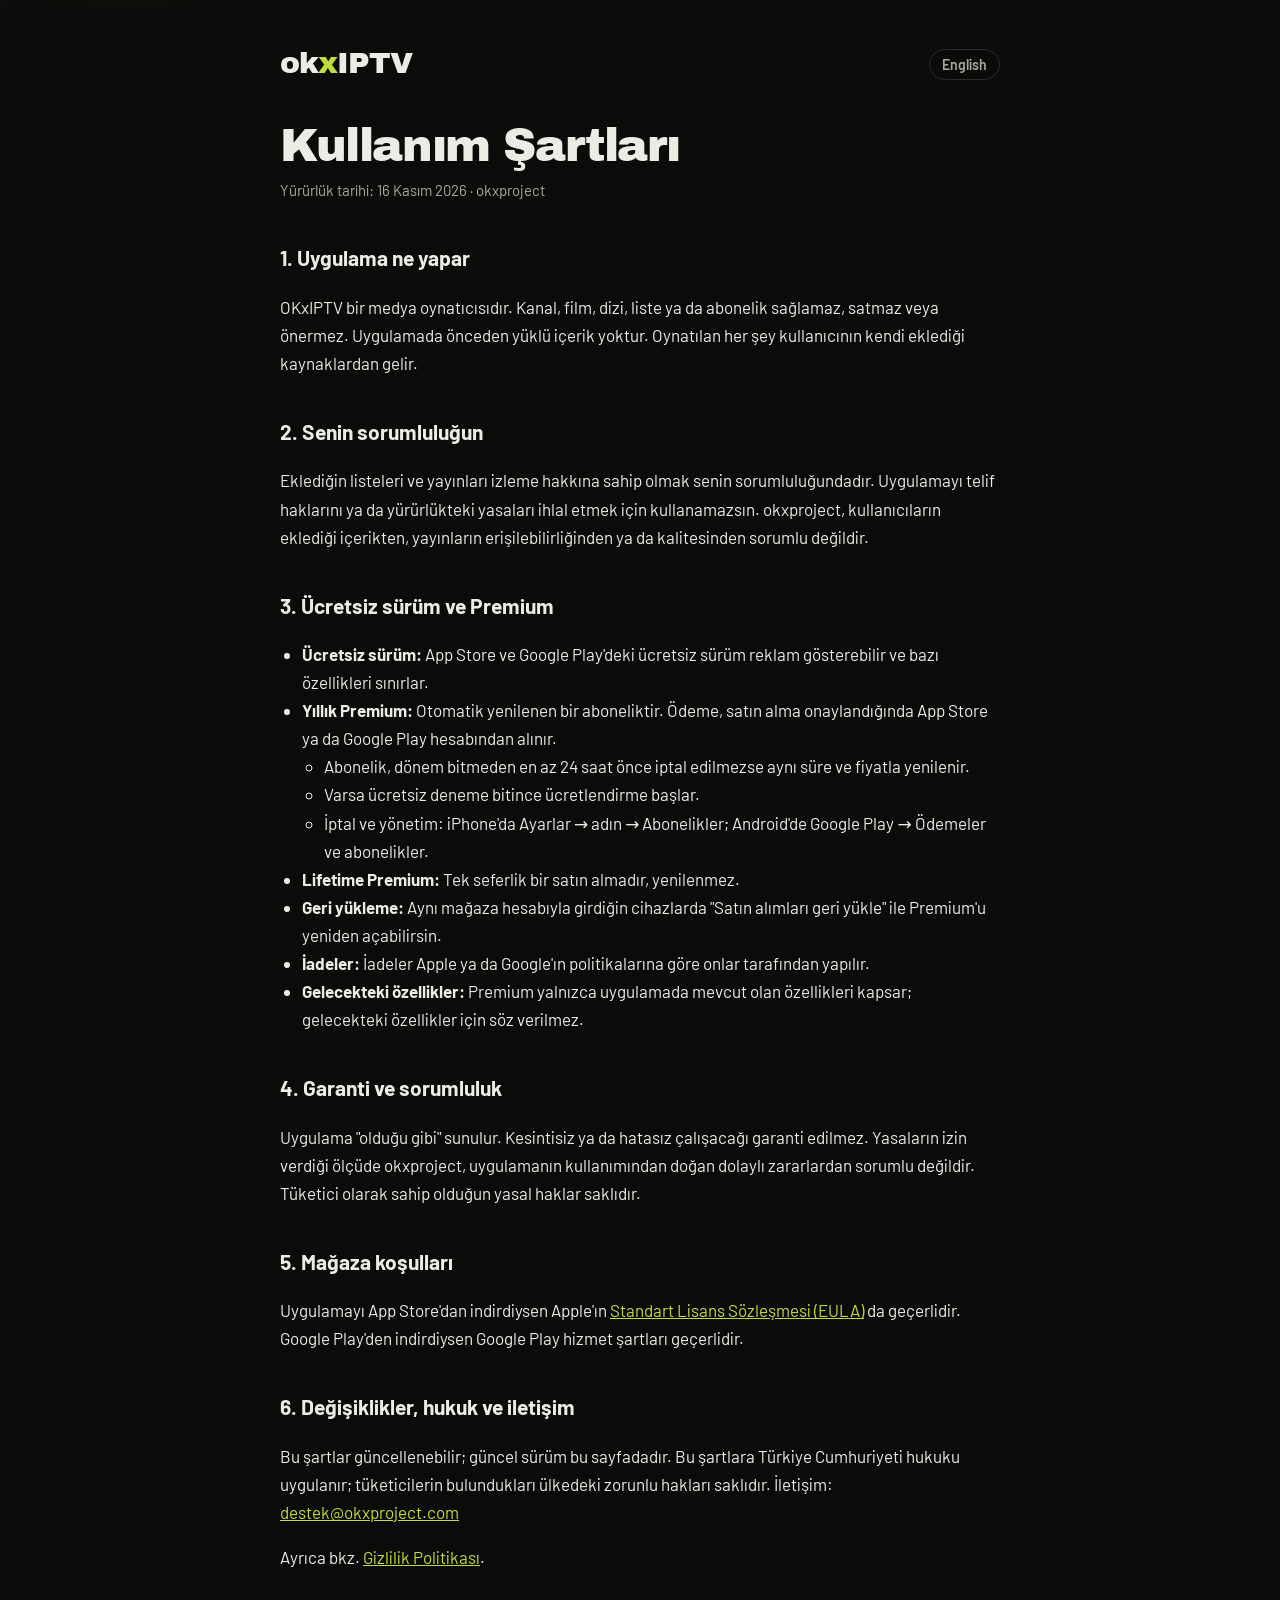
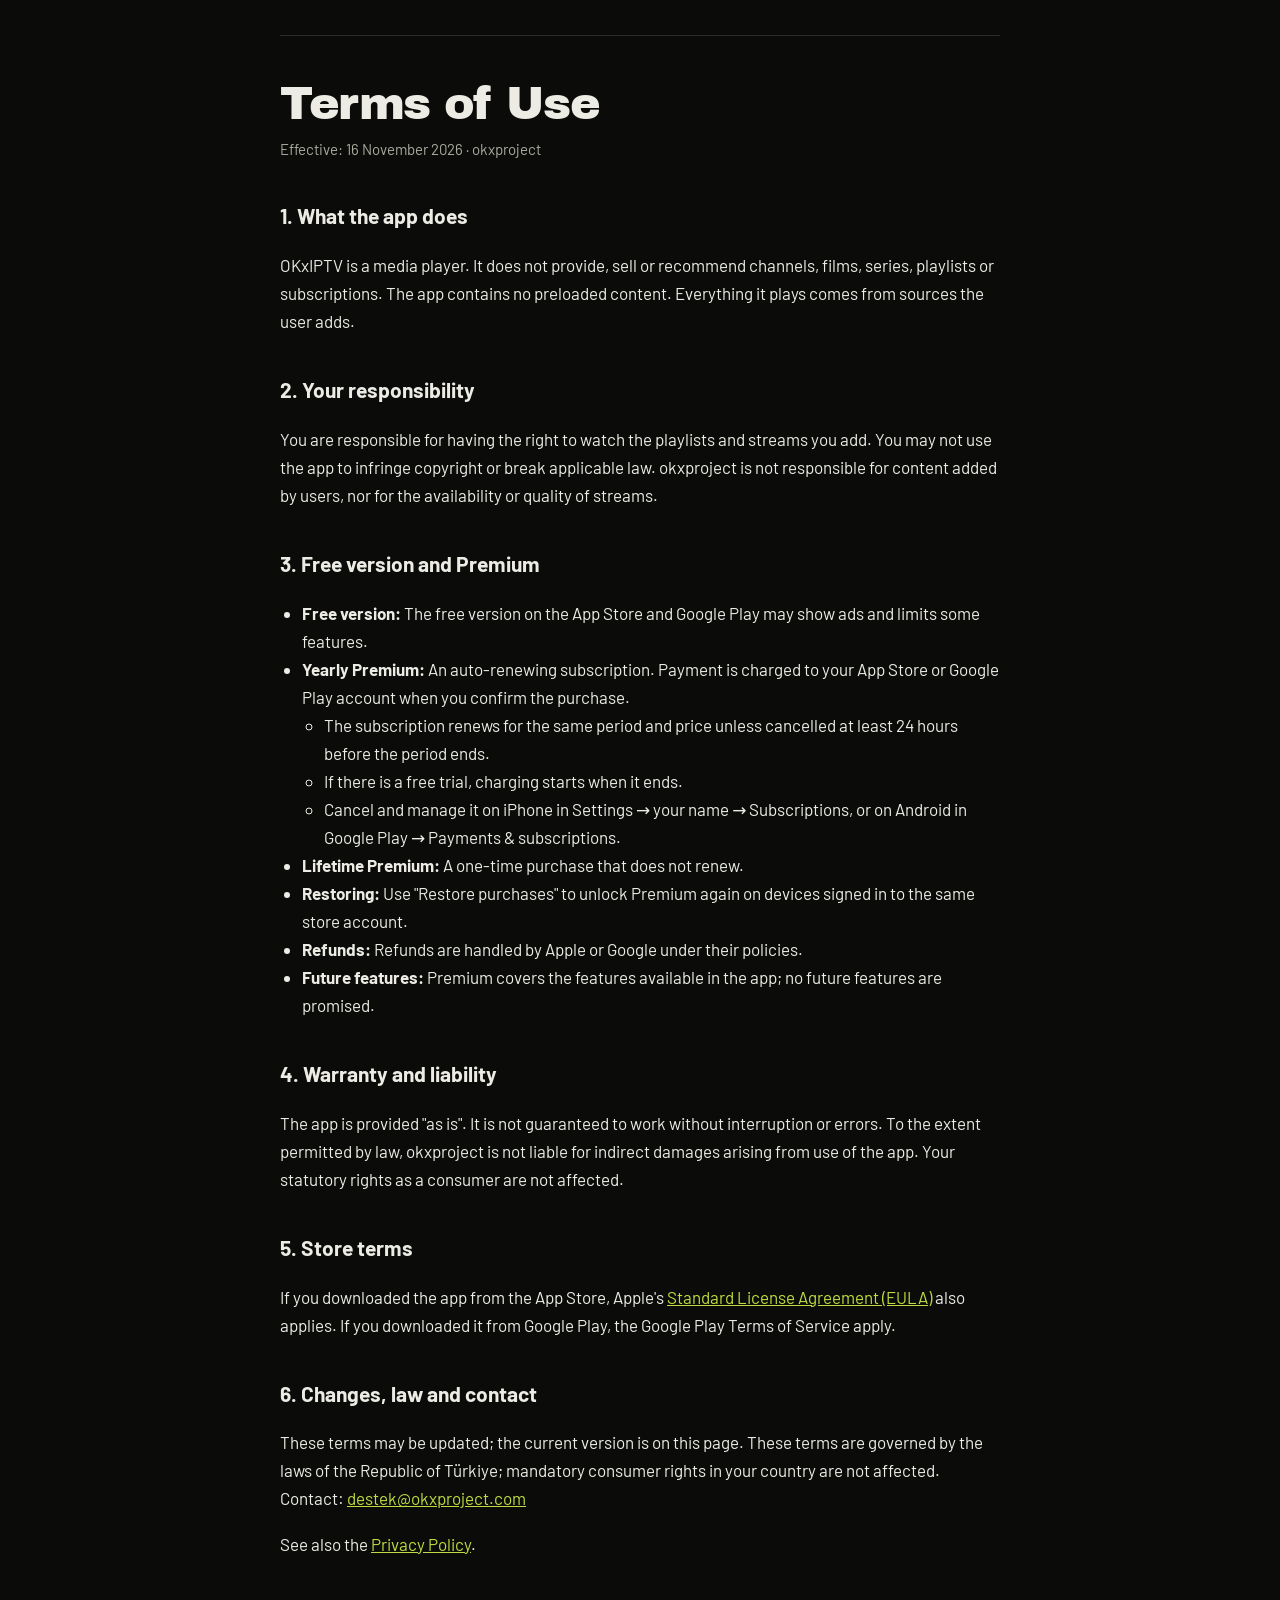
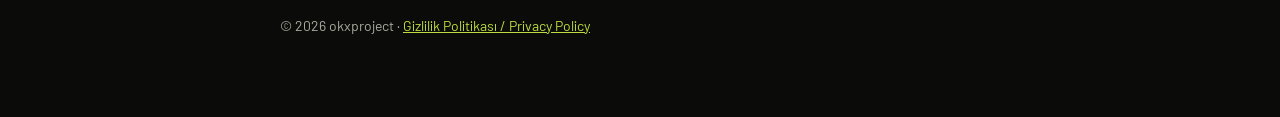
==== terms.html @ 82a2500e "OKxIPTV privacy policy and terms of use" ====
<!doctype html>
<html lang="tr">
<head>
<meta charset="utf-8">
<meta name="viewport" content="width=device-width, initial-scale=1">
<title>OKxIPTV Kullanım Şartları · Terms of Use</title>
<meta name="description" content="OKxIPTV kullanım şartları / terms of use">
<link rel="preconnect" href="https://fonts.googleapis.com">
<link rel="preconnect" href="https://fonts.gstatic.com" crossorigin>
<link href="https://fonts.googleapis.com/css2?family=Archivo+Black&family=Barlow:wght@400;600;700&display=swap" rel="stylesheet">
<link rel="stylesheet" href="style.css">
</head>
<body>
<main>
<header>
  <a class="brand" href="./">ok<span>x</span>IPTV</a>
  <nav class="lang"><a href="#en" hreflang="en">English</a></nav>
</header>

<section id="tr" lang="tr">
<h1>Kullanım Şartları</h1>
<p class="meta">Yürürlük tarihi: 16 Kasım 2026 · okxproject</p>

<h2>1. Uygulama ne yapar</h2>
<p>OKxIPTV bir medya oynatıcısıdır. Kanal, film, dizi, liste ya da abonelik sağlamaz, satmaz veya önermez. Uygulamada önceden yüklü içerik yoktur. Oynatılan her şey kullanıcının kendi eklediği kaynaklardan gelir.</p>

<h2>2. Senin sorumluluğun</h2>
<p>Eklediğin listeleri ve yayınları izleme hakkına sahip olmak senin sorumluluğundadır. Uygulamayı telif haklarını ya da yürürlükteki yasaları ihlal etmek için kullanamazsın. okxproject, kullanıcıların eklediği içerikten, yayınların erişilebilirliğinden ya da kalitesinden sorumlu değildir.</p>

<h2>3. Ücretsiz sürüm ve Premium</h2>
<ul>
  <li><strong>Ücretsiz sürüm:</strong> App Store ve Google Play'deki ücretsiz sürüm reklam gösterebilir ve bazı özellikleri sınırlar.</li>
  <li><strong>Yıllık Premium:</strong> Otomatik yenilenen bir aboneliktir. Ödeme, satın alma onaylandığında App Store ya da Google Play hesabından alınır.
    <ul>
      <li>Abonelik, dönem bitmeden en az 24 saat önce iptal edilmezse aynı süre ve fiyatla yenilenir.</li>
      <li>Varsa ücretsiz deneme bitince ücretlendirme başlar.</li>
      <li>İptal ve yönetim: iPhone'da Ayarlar → adın → Abonelikler; Android'de Google Play → Ödemeler ve abonelikler.</li>
    </ul>
  </li>
  <li><strong>Lifetime Premium:</strong> Tek seferlik bir satın almadır, yenilenmez.</li>
  <li><strong>Geri yükleme:</strong> Aynı mağaza hesabıyla girdiğin cihazlarda "Satın alımları geri yükle" ile Premium'u yeniden açabilirsin.</li>
  <li><strong>İadeler:</strong> İadeler Apple ya da Google'ın politikalarına göre onlar tarafından yapılır.</li>
  <li><strong>Gelecekteki özellikler:</strong> Premium yalnızca uygulamada mevcut olan özellikleri kapsar; gelecekteki özellikler için söz verilmez.</li>
</ul>

<h2>4. Garanti ve sorumluluk</h2>
<p>Uygulama "olduğu gibi" sunulur. Kesintisiz ya da hatasız çalışacağı garanti edilmez. Yasaların izin verdiği ölçüde okxproject, uygulamanın kullanımından doğan dolaylı zararlardan sorumlu değildir. Tüketici olarak sahip olduğun yasal haklar saklıdır.</p>

<h2>5. Mağaza koşulları</h2>
<p>Uygulamayı App Store'dan indirdiysen Apple'ın <a href="https://www.apple.com/legal/internet-services/itunes/dev/stdeula/">Standart Lisans Sözleşmesi (EULA)</a> da geçerlidir. Google Play'den indirdiysen Google Play hizmet şartları geçerlidir.</p>

<h2>6. Değişiklikler, hukuk ve iletişim</h2>
<p>Bu şartlar güncellenebilir; güncel sürüm bu sayfadadır. Bu şartlara Türkiye Cumhuriyeti hukuku uygulanır; tüketicilerin bulundukları ülkedeki zorunlu hakları saklıdır. İletişim: <a href="mailto:destek@okxproject.com">destek@okxproject.com</a></p>
<p>Ayrıca bkz. <a href="privacy.html">Gizlilik Politikası</a>.</p>
</section>

<hr>

<section id="en" lang="en">
<h1>Terms of Use</h1>
<p class="meta">Effective: 16 November 2026 · okxproject</p>

<h2>1. What the app does</h2>
<p>OKxIPTV is a media player. It does not provide, sell or recommend channels, films, series, playlists or subscriptions. The app contains no preloaded content. Everything it plays comes from sources the user adds.</p>

<h2>2. Your responsibility</h2>
<p>You are responsible for having the right to watch the playlists and streams you add. You may not use the app to infringe copyright or break applicable law. okxproject is not responsible for content added by users, nor for the availability or quality of streams.</p>

<h2>3. Free version and Premium</h2>
<ul>
  <li><strong>Free version:</strong> The free version on the App Store and Google Play may show ads and limits some features.</li>
  <li><strong>Yearly Premium:</strong> An auto-renewing subscription. Payment is charged to your App Store or Google Play account when you confirm the purchase.
    <ul>
      <li>The subscription renews for the same period and price unless cancelled at least 24 hours before the period ends.</li>
      <li>If there is a free trial, charging starts when it ends.</li>
      <li>Cancel and manage it on iPhone in Settings → your name → Subscriptions, or on Android in Google Play → Payments &amp; subscriptions.</li>
    </ul>
  </li>
  <li><strong>Lifetime Premium:</strong> A one-time purchase that does not renew.</li>
  <li><strong>Restoring:</strong> Use "Restore purchases" to unlock Premium again on devices signed in to the same store account.</li>
  <li><strong>Refunds:</strong> Refunds are handled by Apple or Google under their policies.</li>
  <li><strong>Future features:</strong> Premium covers the features available in the app; no future features are promised.</li>
</ul>

<h2>4. Warranty and liability</h2>
<p>The app is provided "as is". It is not guaranteed to work without interruption or errors. To the extent permitted by law, okxproject is not liable for indirect damages arising from use of the app. Your statutory rights as a consumer are not affected.</p>

<h2>5. Store terms</h2>
<p>If you downloaded the app from the App Store, Apple's <a href="https://www.apple.com/legal/internet-services/itunes/dev/stdeula/">Standard License Agreement (EULA)</a> also applies. If you downloaded it from Google Play, the Google Play Terms of Service apply.</p>

<h2>6. Changes, law and contact</h2>
<p>These terms may be updated; the current version is on this page. These terms are governed by the laws of the Republic of Türkiye; mandatory consumer rights in your country are not affected. Contact: <a href="mailto:destek@okxproject.com">destek@okxproject.com</a></p>
<p>See also the <a href="privacy.html#en">Privacy Policy</a>.</p>
</section>

<footer>© 2026 okxproject · <a href="privacy.html">Gizlilik Politikası / Privacy Policy</a></footer>
</main>
</body>
</html>
---- style.css ----
:root {
  --ink: #0b0c0a;
  --panel: #161813;
  --line: #2b2e27;
  --text: #ecebe4;
  --muted: #a9aa9e;
  --accent: #bedc3f;
}
* { box-sizing: border-box; }
html { -webkit-text-size-adjust: 100%; }
body {
  margin: 0;
  background: radial-gradient(1200px 600px at 10% -10%, #2a3313 0%, transparent 60%), var(--ink);
  color: var(--text);
  font: 17px/1.65 "Barlow", system-ui, -apple-system, "Segoe UI", sans-serif;
}
main { max-width: 760px; margin: 0 auto; padding: 48px 20px 80px; }
header { display: flex; align-items: center; justify-content: space-between; gap: 16px; flex-wrap: wrap; }
.brand { font: 400 30px/1 "Archivo Black", sans-serif; letter-spacing: -1px; color: var(--text); text-decoration: none; }
.brand span { color: var(--accent); }
nav.lang a {
  color: var(--muted); text-decoration: none; padding: 6px 12px; border: 1px solid var(--line);
  border-radius: 999px; font-weight: 600; font-size: 14px;
}
nav.lang a:hover, nav.lang a:focus-visible { color: var(--ink); background: var(--accent); border-color: var(--accent); outline: none; }
h1 { font: 400 clamp(32px, 6vw, 46px)/1.05 "Archivo Black", sans-serif; letter-spacing: -1.4px; margin: 44px 0 8px; }
h2 { font-size: 21px; margin: 38px 0 6px; }
h3 { font-size: 17px; margin: 22px 0 4px; color: var(--accent); }
p, li { color: var(--text); }
.meta { color: var(--muted); font-size: 15px; margin: 0 0 28px; }
.note { background: var(--panel); border: 1px solid var(--line); border-radius: 18px; padding: 16px 20px; margin: 24px 0; }
a { color: var(--accent); }
ul { padding-left: 22px; }
hr { border: 0; border-top: 1px solid var(--line); margin: 64px 0 0; }
.cards { display: grid; grid-template-columns: repeat(auto-fit, minmax(240px, 1fr)); gap: 14px; margin-top: 28px; }
.card { display: block; background: var(--panel); border: 1px solid var(--line); border-radius: 22px; padding: 22px; color: var(--text); text-decoration: none; }
.card:hover, .card:focus-visible { border-color: var(--accent); outline: none; }
.card strong { display: block; font-size: 19px; margin-bottom: 4px; }
.card span { color: var(--muted); font-size: 15px; }
footer { color: var(--muted); font-size: 14px; margin-top: 56px; }
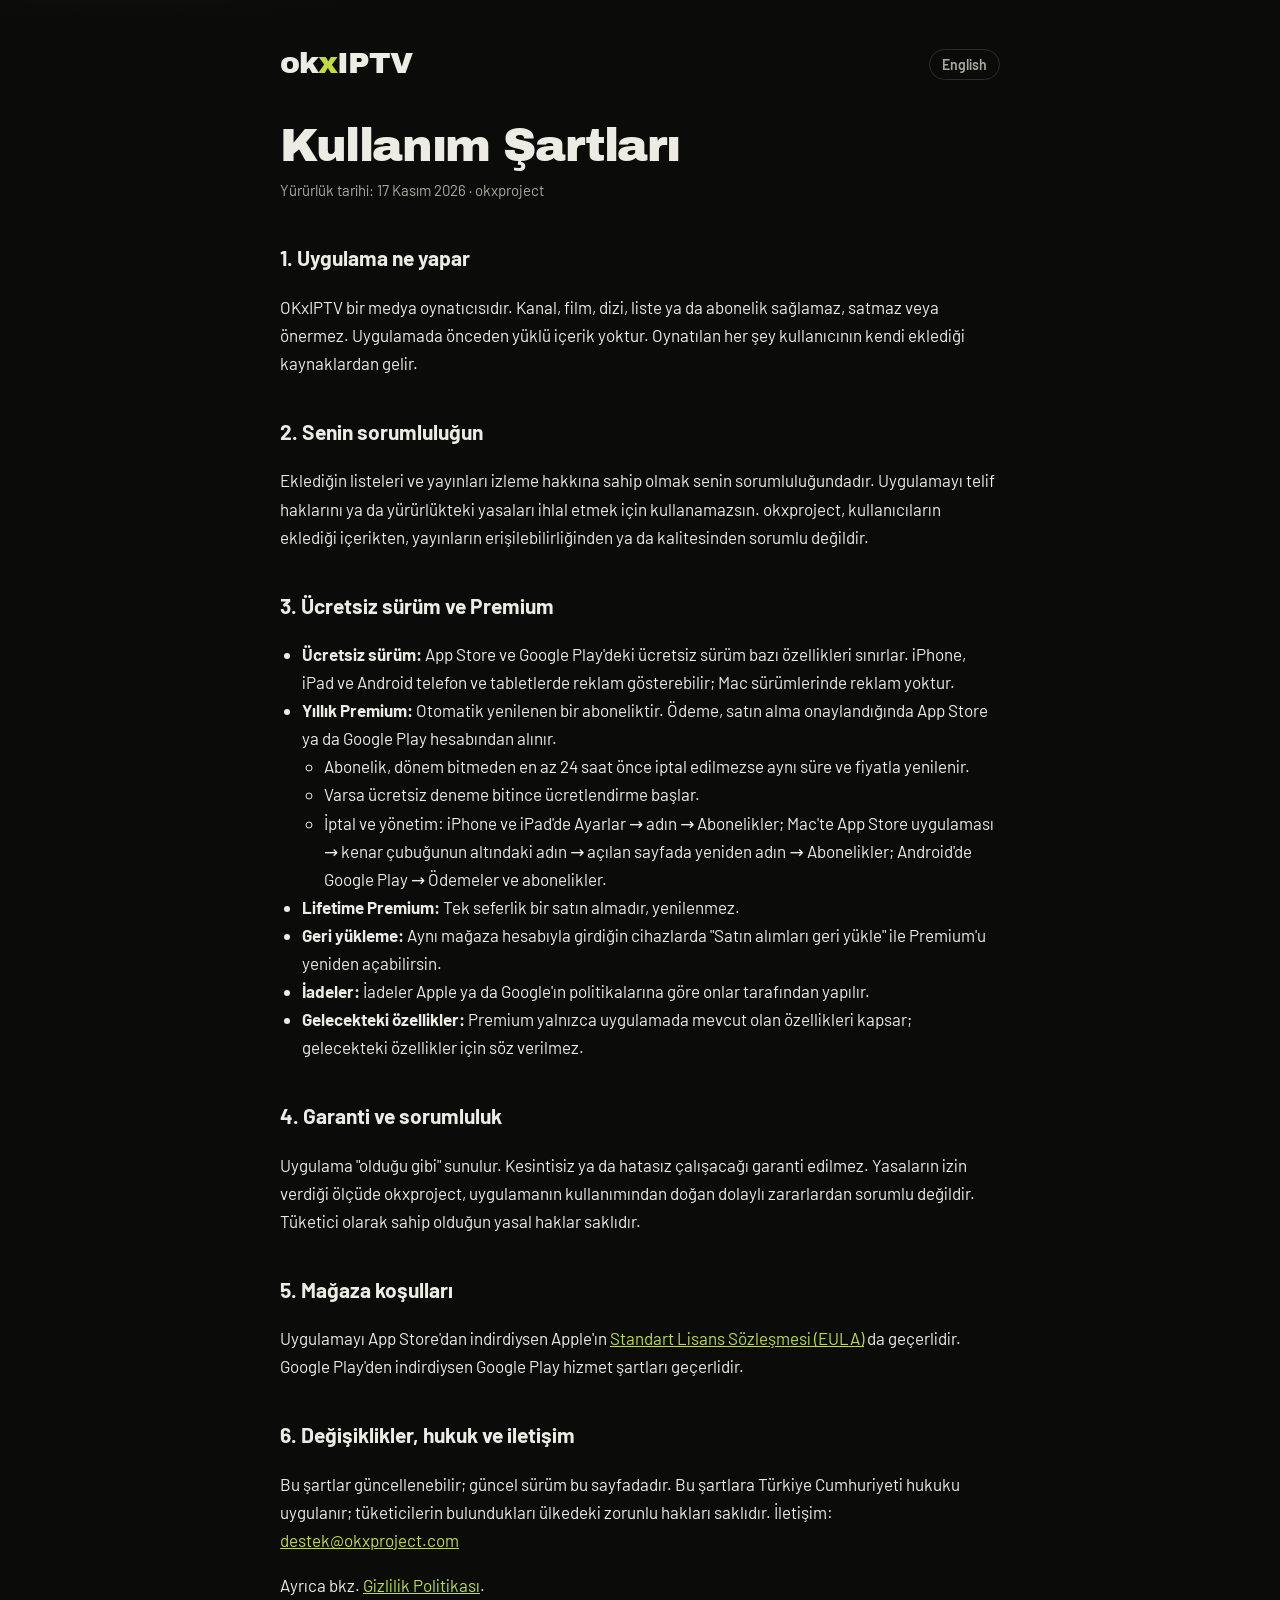
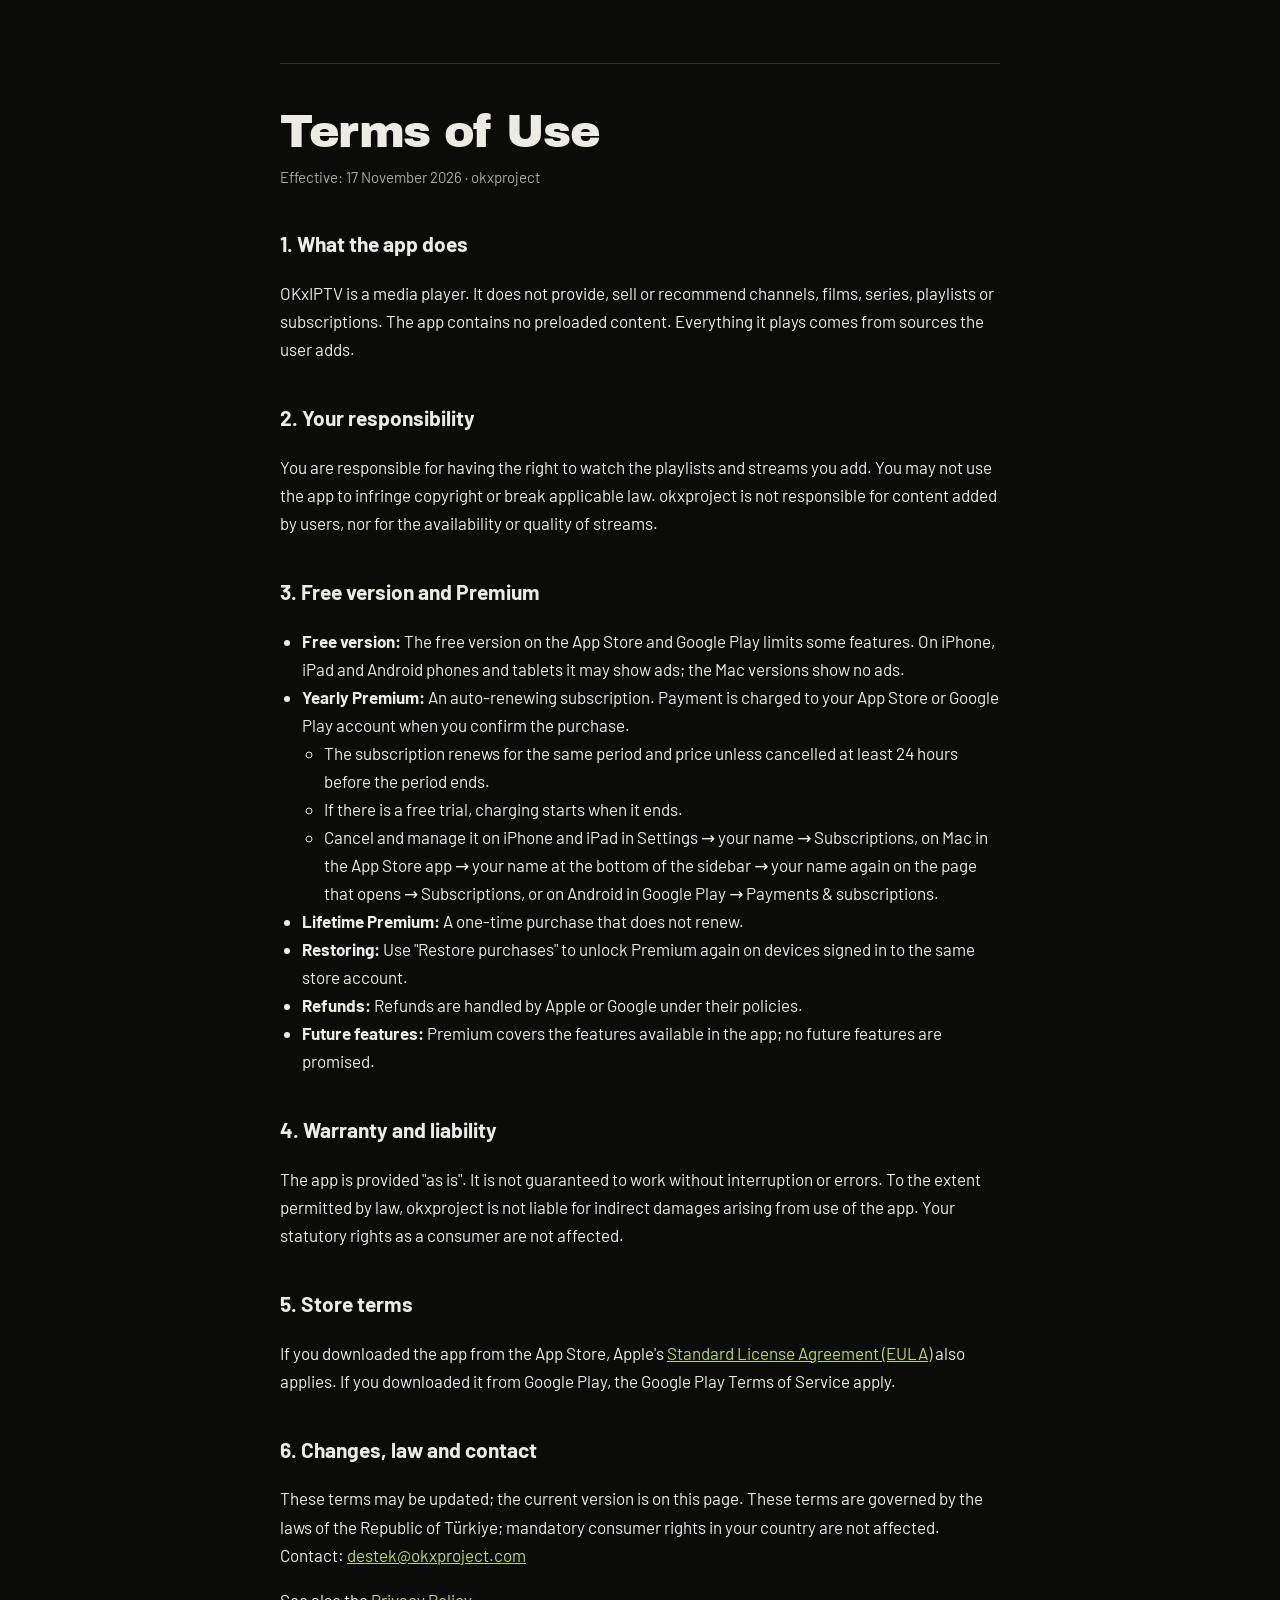
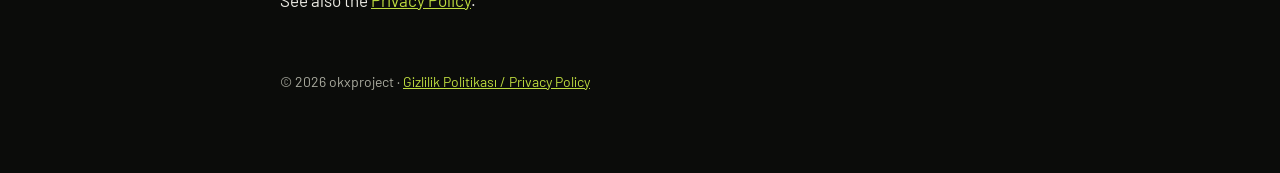
==== commit 7d3cec76: "Privacy: Chromecast, Premium sharing via iCloud Keychain, no ads on Mac; terms: per-platform cancel " ====
--- a/terms.html
+++ b/terms.html
@@ -19,7 +19,7 @@
 
 <section id="tr" lang="tr">
 <h1>Kullanım Şartları</h1>
-<p class="meta">Yürürlük tarihi: 16 Kasım 2026 · okxproject</p>
+<p class="meta">Yürürlük tarihi: 17 Kasım 2026 · okxproject</p>
 
 <h2>1. Uygulama ne yapar</h2>
 <p>OKxIPTV bir medya oynatıcısıdır. Kanal, film, dizi, liste ya da abonelik sağlamaz, satmaz veya önermez. Uygulamada önceden yüklü içerik yoktur. Oynatılan her şey kullanıcının kendi eklediği kaynaklardan gelir.</p>
@@ -29,12 +29,12 @@
 
 <h2>3. Ücretsiz sürüm ve Premium</h2>
 <ul>
-  <li><strong>Ücretsiz sürüm:</strong> App Store ve Google Play'deki ücretsiz sürüm reklam gösterebilir ve bazı özellikleri sınırlar.</li>
+  <li><strong>Ücretsiz sürüm:</strong> App Store ve Google Play'deki ücretsiz sürüm bazı özellikleri sınırlar. iPhone, iPad ve Android telefon ve tabletlerde reklam gösterebilir; Mac sürümlerinde reklam yoktur.</li>
   <li><strong>Yıllık Premium:</strong> Otomatik yenilenen bir aboneliktir. Ödeme, satın alma onaylandığında App Store ya da Google Play hesabından alınır.
     <ul>
       <li>Abonelik, dönem bitmeden en az 24 saat önce iptal edilmezse aynı süre ve fiyatla yenilenir.</li>
       <li>Varsa ücretsiz deneme bitince ücretlendirme başlar.</li>
-      <li>İptal ve yönetim: iPhone'da Ayarlar → adın → Abonelikler; Android'de Google Play → Ödemeler ve abonelikler.</li>
+      <li>İptal ve yönetim: iPhone ve iPad'de Ayarlar → adın → Abonelikler; Mac'te App Store uygulaması → kenar çubuğunun altındaki adın → açılan sayfada yeniden adın → Abonelikler; Android'de Google Play → Ödemeler ve abonelikler.</li>
     </ul>
   </li>
   <li><strong>Lifetime Premium:</strong> Tek seferlik bir satın almadır, yenilenmez.</li>
@@ -58,7 +58,7 @@
 
 <section id="en" lang="en">
 <h1>Terms of Use</h1>
-<p class="meta">Effective: 16 November 2026 · okxproject</p>
+<p class="meta">Effective: 17 November 2026 · okxproject</p>
 
 <h2>1. What the app does</h2>
 <p>OKxIPTV is a media player. It does not provide, sell or recommend channels, films, series, playlists or subscriptions. The app contains no preloaded content. Everything it plays comes from sources the user adds.</p>
@@ -68,12 +68,12 @@
 
 <h2>3. Free version and Premium</h2>
 <ul>
-  <li><strong>Free version:</strong> The free version on the App Store and Google Play may show ads and limits some features.</li>
+  <li><strong>Free version:</strong> The free version on the App Store and Google Play limits some features. On iPhone, iPad and Android phones and tablets it may show ads; the Mac versions show no ads.</li>
   <li><strong>Yearly Premium:</strong> An auto-renewing subscription. Payment is charged to your App Store or Google Play account when you confirm the purchase.
     <ul>
       <li>The subscription renews for the same period and price unless cancelled at least 24 hours before the period ends.</li>
       <li>If there is a free trial, charging starts when it ends.</li>
-      <li>Cancel and manage it on iPhone in Settings → your name → Subscriptions, or on Android in Google Play → Payments &amp; subscriptions.</li>
+      <li>Cancel and manage it on iPhone and iPad in Settings → your name → Subscriptions, on Mac in the App Store app → your name at the bottom of the sidebar → your name again on the page that opens → Subscriptions, or on Android in Google Play → Payments &amp; subscriptions.</li>
     </ul>
   </li>
   <li><strong>Lifetime Premium:</strong> A one-time purchase that does not renew.</li>
